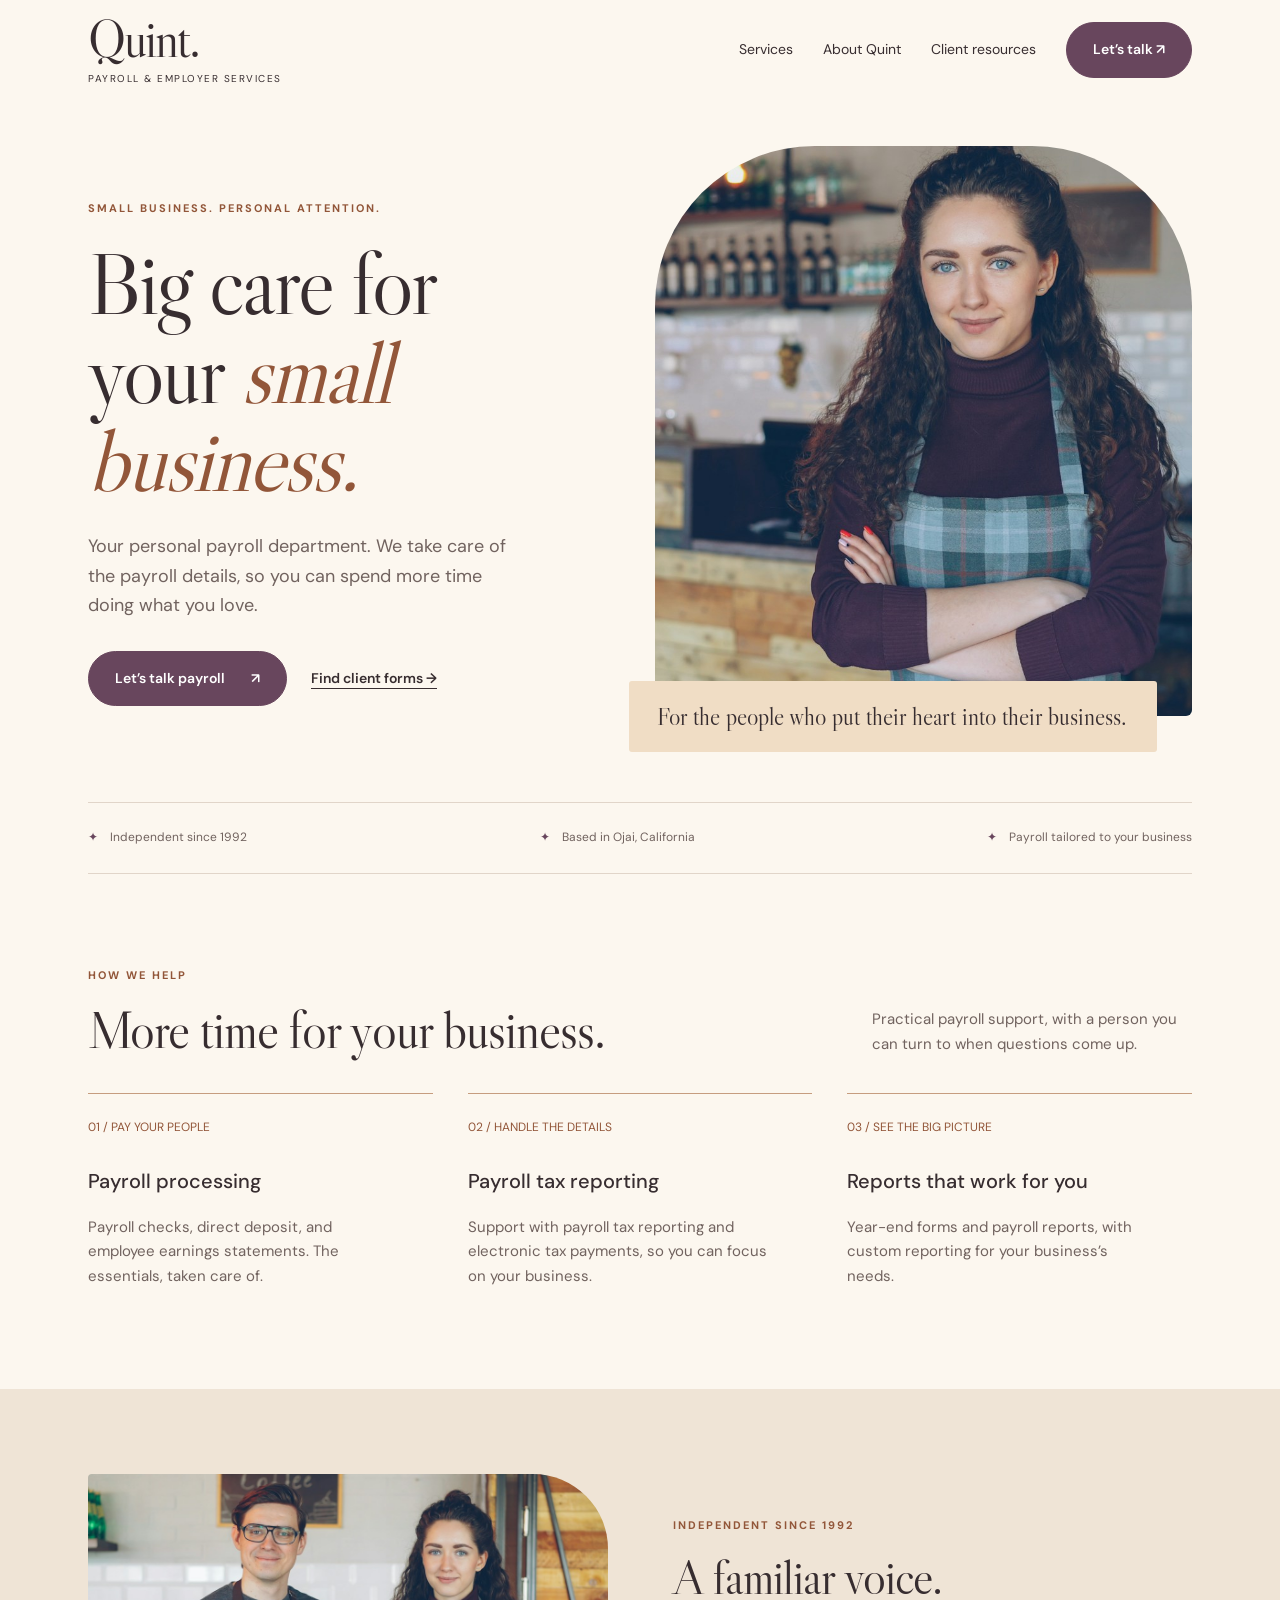
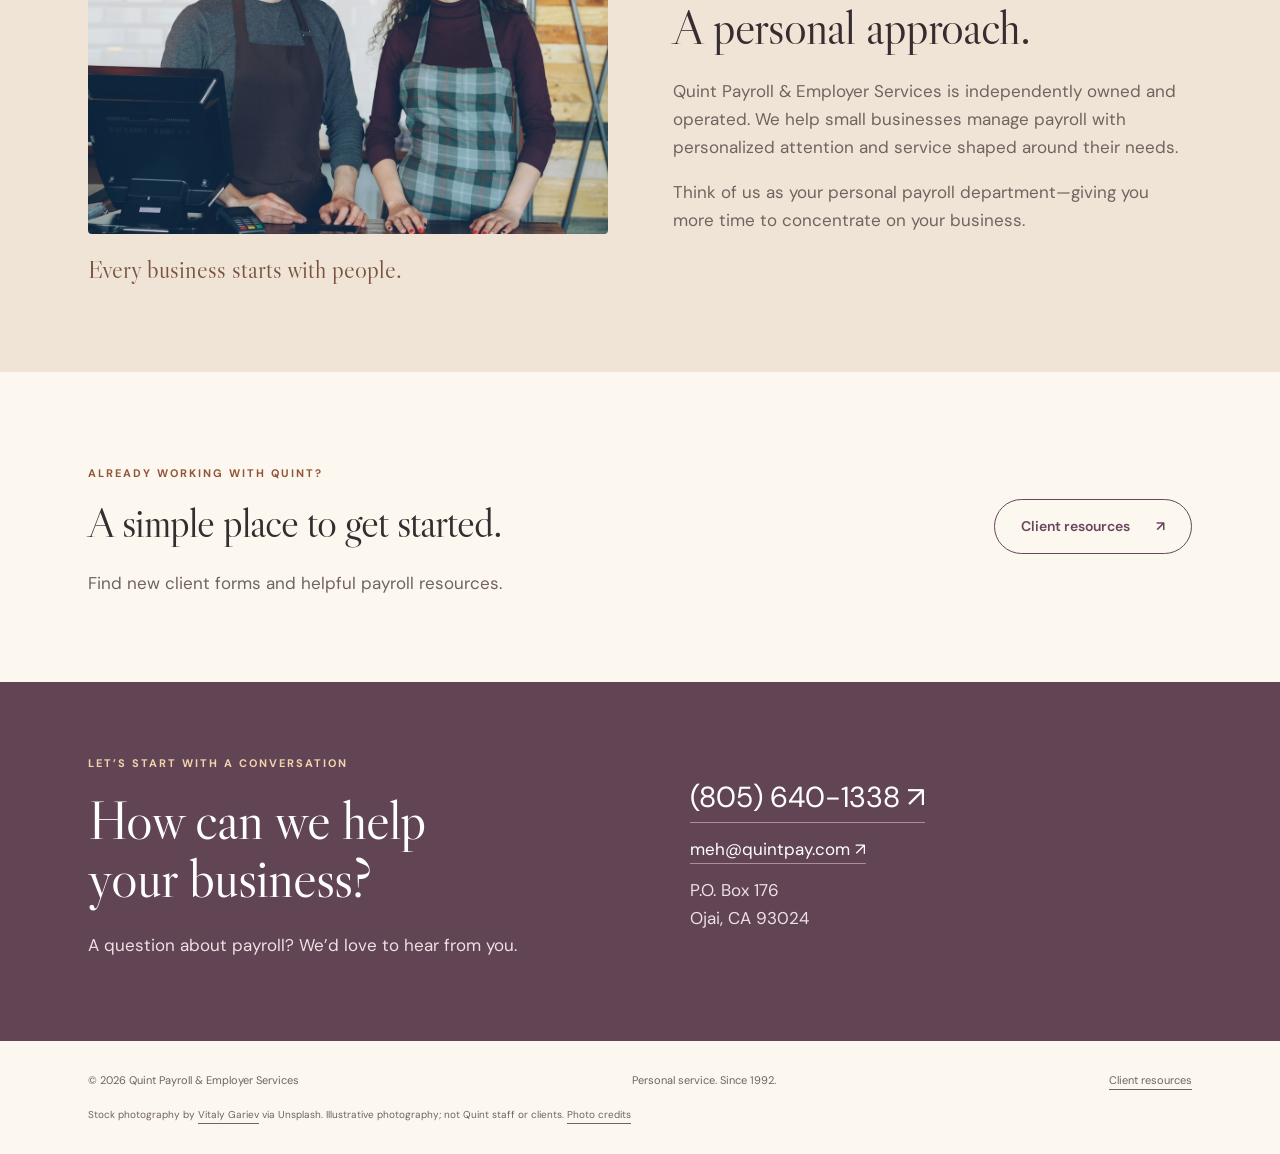
==== option-two.html @ 1a89dcbd "Add warm photographic website option" ====
<!doctype html><html lang="en"><head><meta name="robots" content="noindex, nofollow"><meta charset="utf-8"><meta name="viewport" content="width=device-width,initial-scale=1"><title>Quint Payroll | Your personal payroll department</title><meta name="description" content="Personalized payroll processing, tax reporting and direct deposit for small businesses. Independently owned and operated since 1992."><link rel="stylesheet" href="option-two.css"></head><body><a class="skip" href="#main">Skip to content</a><header><div class="wrap"><nav aria-label="Main navigation"><a class="brand" href="option-two.html" aria-label="Quint Payroll home"><strong>Quint.</strong><span>Payroll & Employer Services</span></a><div class="navlinks"><a href="#services">Services</a><a href="#about">About Quint</a><a href="resources-two.html">Client resources</a><a class="button" href="#contact">Let’s talk ↗</a></div></nav></div></header><main id="main"><div class="wrap"><section class="hero"><div><span class="eyebrow">Small business. Personal attention.</span><h1>Big care for<br>your <em>small<br>business.</em></h1><p>Your personal payroll department. We take care of the payroll details, so you can spend more time doing what you love.</p><div class="actions"><a class="button" href="#contact">Let’s talk payroll <span aria-hidden="true">↗</span></a><a class="textlink" href="resources-two.html">Find client forms →</a></div></div><figure class="hero-photo"><img src="shop-owner.jpg" width="1600" height="900" alt="Small-business owner standing in a welcoming café"><figcaption>For the people who put their heart into their business.</figcaption></figure></section><div class="trust"><span>Independent since 1992</span><span>Based in Ojai, California</span><span>Payroll tailored to your business</span></div><section class="section" id="services"><div class="sectionintro"><div><span class="eyebrow">How we help</span><h2>More time for your business.</h2></div><p>Practical payroll support, with a person you can turn to when questions come up.</p></div><div class="services"><article class="service"><span class="number">01 / PAY YOUR PEOPLE</span><h3>Payroll processing</h3><p>Payroll checks, direct deposit, and employee earnings statements. The essentials, taken care of.</p></article><article class="service"><span class="number">02 / HANDLE THE DETAILS</span><h3>Payroll tax reporting</h3><p>Support with payroll tax reporting and electronic tax payments, so you can focus on your business.</p></article><article class="service"><span class="number">03 / SEE THE BIG PICTURE</span><h3>Reports that work for you</h3><p>Year-end forms and payroll reports, with custom reporting for your business’s needs.</p></article></div></section></div><section class="personal section" id="about"><div class="wrap split"><figure class="team-photo"><img src="shop-team.jpg" width="1400" height="788" loading="lazy" alt="Two small-business partners behind their café counter"><figcaption>Every business starts with people.</figcaption></figure><div><span class="eyebrow">Independent since 1992</span><h2>A familiar voice.<br>A personal approach.</h2><p>Quint Payroll & Employer Services is independently owned and operated. We help small businesses manage payroll with personalized attention and service shaped around their needs.</p><p>Think of us as your personal payroll department—giving you more time to concentrate on your business.</p></div></div></section><section class="section"><div class="wrap resource-call"><div><span class="eyebrow">Already working with Quint?</span><h2>A simple place to get started.</h2><p>Find new client forms and helpful payroll resources.</p></div><a class="button light" href="resources-two.html">Client resources <span aria-hidden="true">↗</span></a></div></section><section class="contact" id="contact"><div class="wrap split"><div><span class="eyebrow">Let’s start with a conversation</span><h2>How can we help<br>your business?</h2><p>A question about payroll? We’d love to hear from you.</p></div><div class="contactlinks"><a href="tel:+18056401338">(805) 640-1338 ↗</a><a href="mailto:meh@quintpay.com">meh@quintpay.com ↗</a><p>P.O. Box 176<br>Ojai, CA 93024</p></div></div></section></main><footer><div class="wrap foot"><span>© 2026 Quint Payroll & Employer Services</span><span>Personal service. Since 1992.</span><a href="resources-two.html">Client resources</a></div><div class="wrap credit">Stock photography by <a href="https://unsplash.com/photos/a-smiling-woman-stands-in-her-coffee-shop-QGg-vsPYbu8" target="_blank" rel="noopener nofollow">Vitaly Gariev</a> via Unsplash. Illustrative photography; not Quint staff or clients. <a href="photo-credits.txt">Photo credits</a></div></footer></body></html>
---- option-two.css ----
@import url('https://fonts.googleapis.com/css2?family=DM+Sans:wght@400;500;600;700&family=Libre+Caslon+Display&display=swap');
:root{--ink:#30263b;--purple:#614377;--cream:#faf8f3;--muted:#6c6571;--line:#ded7e3}*{box-sizing:border-box}html{scroll-behavior:smooth;scroll-padding-top:110px}body{margin:0;background:var(--cream);color:var(--ink);font:17px/1.65 'DM Sans',sans-serif}a{color:inherit;text-underline-offset:5px}a:focus-visible,button:focus-visible{outline:3px solid #b98040;outline-offset:6px}.wrap{max-width:1200px;margin:auto;padding:0 48px}header{background:var(--cream);border-bottom:1px solid var(--line)}nav{min-height:108px;display:flex;align-items:center;justify-content:space-between;gap:30px}.brand{text-decoration:none;line-height:1;display:inline-flex;flex-direction:column}.brand strong{font:52px/.9 'Libre Caslon Display',Georgia,serif;letter-spacing:-2px}.brand span{font-size:10px;letter-spacing:1.5px;text-transform:uppercase;margin-top:12px}.navlinks{display:flex;align-items:center;gap:30px;font-size:14px}.navlinks a{text-decoration:none}.navlinks a:hover{color:var(--purple);text-decoration:underline}.button{display:inline-flex;align-items:center;justify-content:center;gap:26px;background:var(--purple);color:white;padding:15px 24px;text-decoration:none;border:1px solid var(--purple);font-size:14px;font-weight:600;border-radius:4px}.button:hover{background:#483157}.button.light{background:transparent;color:var(--purple)}.eyebrow{font-size:11px;letter-spacing:2px;text-transform:uppercase;font-weight:700;color:var(--purple)}h1,h2,h3,p{margin-top:0}h1,h2{font-family:'Libre Caslon Display',Georgia,serif;font-weight:400;line-height:1.04}h1{font-size:clamp(56px,6.5vw,86px);letter-spacing:-2px;margin:20px 0 26px}h1 em{color:var(--purple);font-weight:400}h2{font-size:52px;letter-spacing:-1px;margin:16px 0 24px}h3{font-size:20px;font-weight:500;line-height:1.35}.hero{padding:72px 0 68px;display:grid;grid-template-columns:1.08fr 1fr;gap:60px;align-items:center}.hero p{max-width:450px;color:var(--muted);font-size:18px}.actions{display:flex;gap:24px;align-items:center;margin-top:30px}.textlink{font-size:14px;font-weight:600}.art{position:relative;background:#e9e0ed;border-radius:160px 160px 8px 8px;overflow:hidden;aspect-ratio:.98;display:flex;align-items:end}.art svg{width:100%;height:100%;position:absolute;inset:0}.artnote{z-index:1;background:var(--cream);margin:26px;padding:18px 24px;max-width:250px;border-radius:4px;box-shadow:0 6px 24px #30263b10}.artnote b{font-family:'Libre Caslon Display',Georgia,serif;font-size:29px;font-weight:400;display:block}.artnote span{font-size:12px;color:var(--muted)}.trust{display:flex;justify-content:space-between;gap:24px;padding:23px 0;border-top:1px solid var(--line);border-bottom:1px solid var(--line);font-size:12px;color:var(--muted)}.trust span:before{content:'✦';color:var(--purple);margin-right:12px}.section{padding:85px 0}.sectionintro{display:flex;justify-content:space-between;align-items:end;gap:48px;margin-bottom:36px}.sectionintro h2{margin-bottom:0;max-width:520px}.sectionintro p{max-width:320px;color:var(--muted);font-size:15px;margin:0}.services{display:grid;grid-template-columns:repeat(3,1fr);gap:35px}.service{border-top:1px solid #b9a8c3;padding-top:24px}.number{font-size:12px;color:var(--purple);display:block;margin-bottom:30px}.service p{font-size:15px;color:var(--muted);max-width:300px}.personal{background:#eee8f0}.split{display:grid;grid-template-columns:1fr 1fr;gap:100px;align-items:center}.personal p{color:var(--muted)}.since{font-size:110px;font-family:'Libre Caslon Display',Georgia,serif;line-height:1.1;color:var(--purple)}.since-label{font-size:12px;text-transform:uppercase;letter-spacing:2px}.personal .rule{width:60px;height:1px;background:#aa91b7;margin:26px 0}.resource-call{display:flex;justify-content:space-between;align-items:center;gap:40px}.resource-call h2{font-size:42px}.resource-call p{margin-bottom:0;color:var(--muted)}.contact{background:#493158;color:white;padding:65px 0}.contact .eyebrow{color:#d7c8df}.contact h2{font-size:56px}.contact p{color:#e0d5e4}.contactlinks{display:flex;flex-direction:column;align-items:start;gap:12px}.contactlinks a:first-child{font-size:29px}.contactlinks a{text-decoration:none;border-bottom:1px solid #8d759a}.contactlinks a:hover{color:#ead4ab}footer{padding:30px 0;font-size:11px;color:var(--muted)}.foot{display:flex;justify-content:space-between;gap:24px}.resourcehero{padding:70px 0 35px;max-width:700px}.resourcehero h1{font-size:66px}.resourcehero p{color:var(--muted)}.formlist{border-top:1px solid var(--line)}.formrow{display:flex;justify-content:space-between;gap:30px;align-items:center;padding:25px 0;border-bottom:1px solid var(--line)}.formrow h3{margin-bottom:6px}.formrow p{font-size:14px;color:var(--muted);margin:0}.formrow a{white-space:nowrap;font-size:14px;color:var(--purple)}.notice{padding:25px 0 0;font-size:14px;max-width:750px;color:var(--muted)}.tools{display:grid;grid-template-columns:1fr 1fr;gap:50px}.tools a{font-size:21px}.tools p{font-size:14px;color:var(--muted);margin-top:10px}.skip{position:absolute;top:-100px}.skip:focus{top:0;background:white;z-index:5;padding:12px}@media(max-width:800px){.wrap{padding:0 24px}nav{min-height:105px;flex-wrap:wrap;padding:20px 0;gap:20px}.brand strong{font-size:40px}.navlinks{gap:18px;font-size:12px}.navlinks .button{padding:8px 12px;font-size:12px}.hero{grid-template-columns:1fr;gap:35px;padding:45px 0}.hero h1{max-width:550px}.art{aspect-ratio:1.25;border-radius:120px 120px 6px 6px;max-width:520px;width:100%}.trust{flex-wrap:wrap;gap:12px}.section{padding:55px 0}.sectionintro,.resource-call{display:block}.sectionintro p{margin-top:22px}.services{grid-template-columns:1fr;gap:20px}.number{margin-bottom:15px}.service p{max-width:none}.split{grid-template-columns:1fr;gap:30px}h2{font-size:42px}.since{font-size:80px}.resource-call .button{margin-top:25px}.foot{flex-direction:column;gap:6px}.tools{grid-template-columns:1fr;gap:20px}.contact h2{font-size:46px}.formrow{align-items:start}.resourcehero h1{font-size:54px}}@media(prefers-reduced-motion:reduce){html{scroll-behavior:auto}}

/* A warmer photographic direction for option two. */
:root{--ink:#372d30;--purple:#68465d;--cream:#fcf7ef;--muted:#71635f;--line:#e1d5c9}header{border-bottom:0}nav{min-height:100px}.button{border-radius:28px;padding:15px 26px}.eyebrow{color:#925639}.hero{padding:46px 0 50px;grid-template-columns:1fr 1.04fr;gap:50px}h1{font-size:clamp(56px,6.8vw,88px);line-height:1.02}h1 em{color:#925639}.hero p{max-width:420px}.hero-photo{margin:0;position:relative;padding:0 0 36px}.hero-photo img{display:block;width:100%;height:570px;object-fit:cover;object-position:62% center;border-radius:160px 160px 6px 6px}.hero-photo figcaption{position:absolute;bottom:0;left:-26px;right:35px;background:#f0ddc5;padding:20px 28px;font:24px/1.3 'Libre Caslon Display',Georgia,serif;border-radius:3px}.trust{padding:25px 0}.personal{background:#efe4d6}.team-photo{margin:0}.team-photo img{width:100%;height:360px;object-fit:cover;object-position:center;display:block;border-radius:4px 75px 4px 4px}.team-photo figcaption{font:25px/1.4 'Libre Caslon Display',Georgia,serif;margin-top:18px;color:#79533f}.personal .split{gap:65px}.personal h2{font-size:48px}.contact{background:#624555}.contact .eyebrow{color:#f3d3ac}.contact p{color:#eee0e3}.contactlinks a{border-color:#ad8d9a}.service{border-top-color:#c69d7f}.number{color:#925639}.credit{font-size:10px;padding-top:18px;color:#71635f}.resourcehero h1{color:#68465d}.formrow a{color:#68465d}a:hover{opacity:.85}@media(max-width:800px){.hero{grid-template-columns:1fr;gap:35px;padding:35px 0}.hero h1{font-size:64px}.hero-photo{max-width:530px}.hero-photo img{height:470px}.hero-photo figcaption{left:0;right:25px;font-size:23px}.personal .split{gap:30px}.team-photo img{height:auto}.personal h2{font-size:42px}.credit{padding-top:15px}.navlinks{flex-wrap:wrap;gap:15px}nav{align-items:start}.services{gap:26px}}@media(max-width:420px){.navlinks{gap:12px}.navlinks .button{padding:7px 12px}.hero h1{font-size:60px}.actions{gap:18px}.hero-photo img{height:390px}.hero-photo figcaption{font-size:21px}.button{padding:14px 21px}.contactlinks a:first-child{font-size:26px}}
@media(max-width:420px){.actions{gap:16px}.actions .button{padding:13px 17px;gap:15px;font-size:13px;white-space:nowrap}.actions .textlink{font-size:12px;white-space:nowrap}}
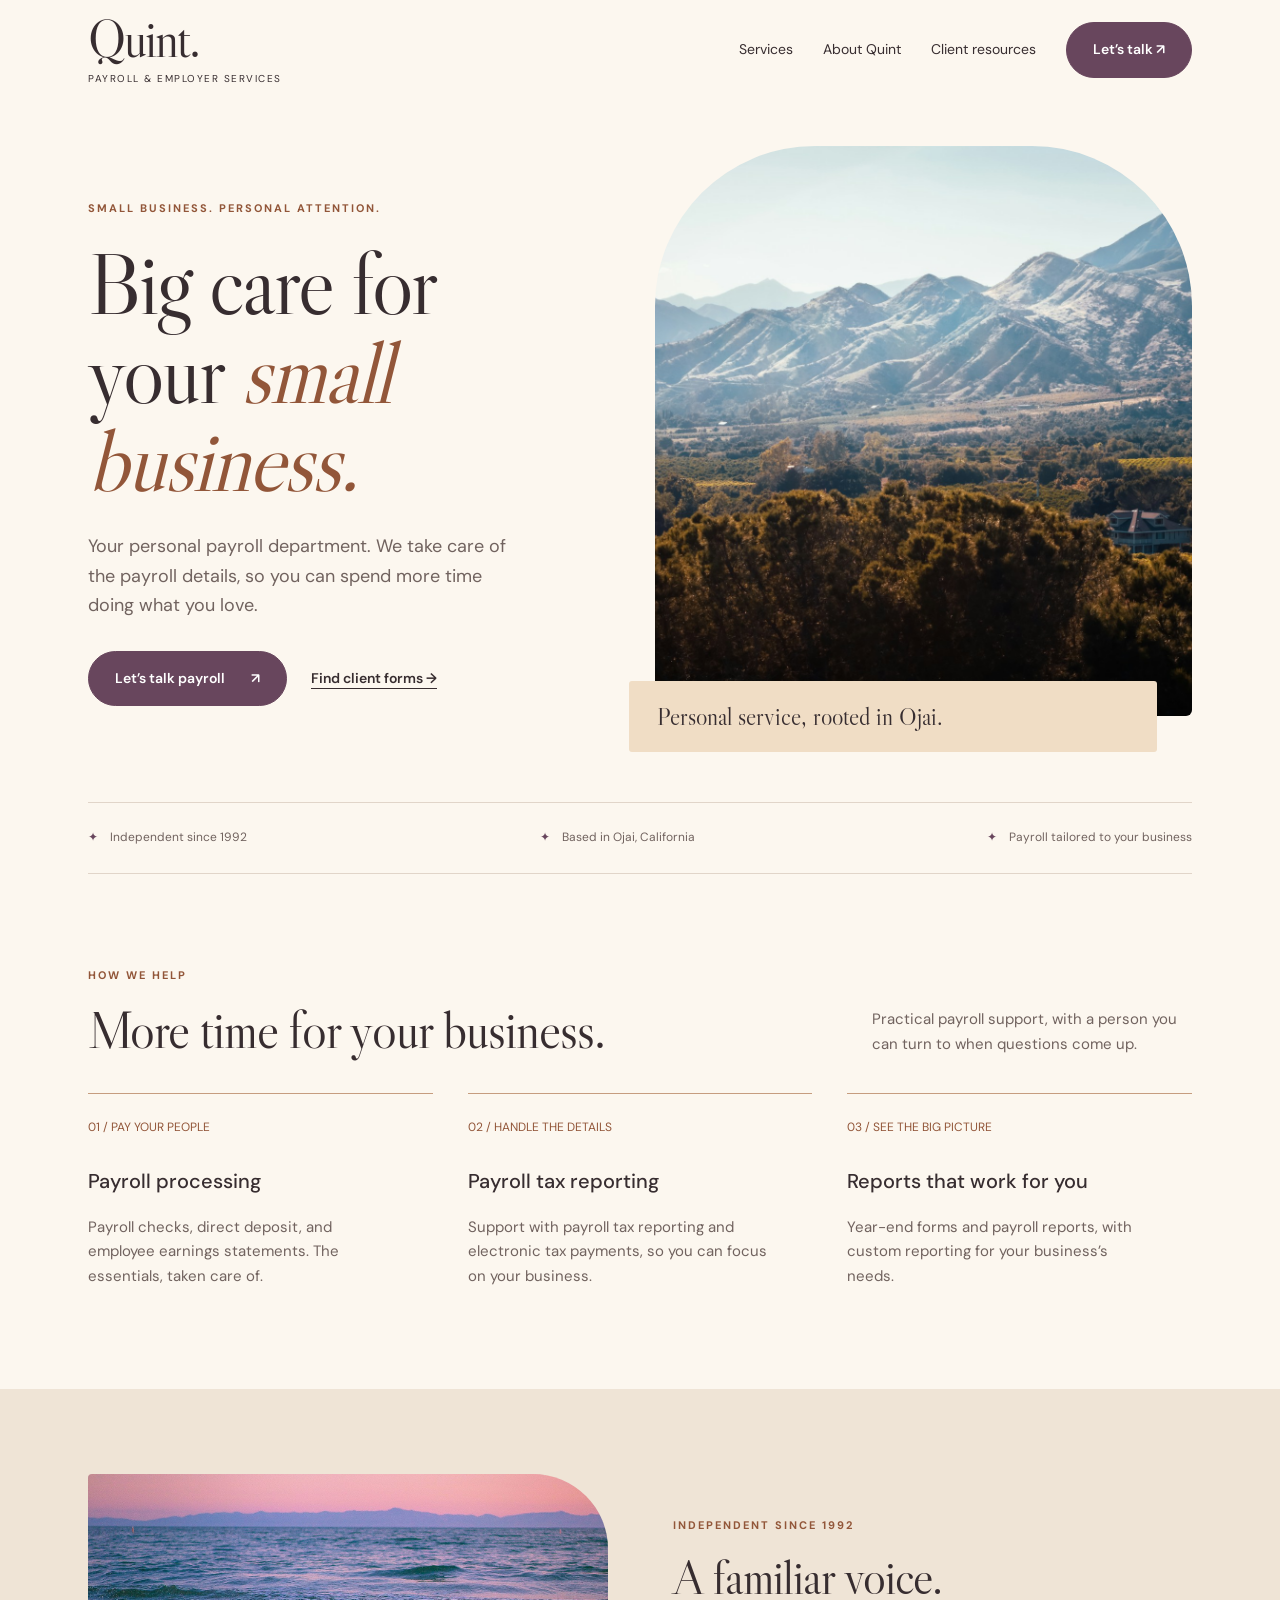
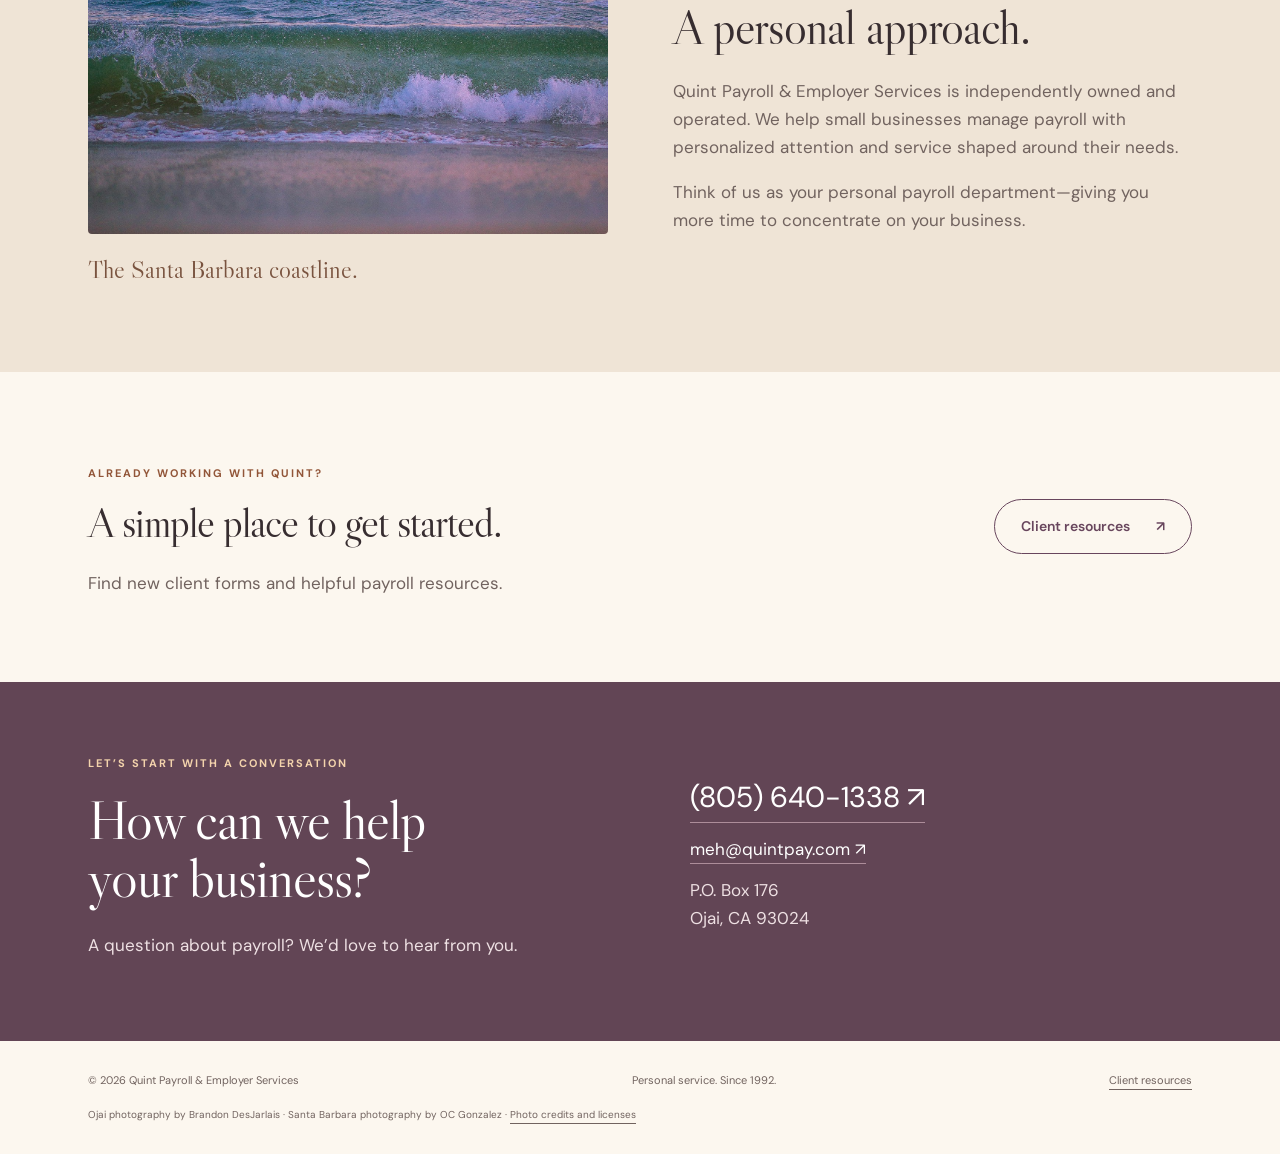
==== commit fffb05ec: "Replace portraits with Ojai and coastal scenery" ====
--- a/option-two.html
+++ b/option-two.html
@@ -1 +1 @@
-<!doctype html><html lang="en"><head><meta name="robots" content="noindex, nofollow"><meta charset="utf-8"><meta name="viewport" content="width=device-width,initial-scale=1"><title>Quint Payroll | Your personal payroll department</title><meta name="description" content="Personalized payroll processing, tax reporting and direct deposit for small businesses. Independently owned and operated since 1992."><link rel="stylesheet" href="option-two.css"></head><body><a class="skip" href="#main">Skip to content</a><header><div class="wrap"><nav aria-label="Main navigation"><a class="brand" href="option-two.html" aria-label="Quint Payroll home"><strong>Quint.</strong><span>Payroll & Employer Services</span></a><div class="navlinks"><a href="#services">Services</a><a href="#about">About Quint</a><a href="resources-two.html">Client resources</a><a class="button" href="#contact">Let’s talk ↗</a></div></nav></div></header><main id="main"><div class="wrap"><section class="hero"><div><span class="eyebrow">Small business. Personal attention.</span><h1>Big care for<br>your <em>small<br>business.</em></h1><p>Your personal payroll department. We take care of the payroll details, so you can spend more time doing what you love.</p><div class="actions"><a class="button" href="#contact">Let’s talk payroll <span aria-hidden="true">↗</span></a><a class="textlink" href="resources-two.html">Find client forms →</a></div></div><figure class="hero-photo"><img src="shop-owner.jpg" width="1600" height="900" alt="Small-business owner standing in a welcoming café"><figcaption>For the people who put their heart into their business.</figcaption></figure></section><div class="trust"><span>Independent since 1992</span><span>Based in Ojai, California</span><span>Payroll tailored to your business</span></div><section class="section" id="services"><div class="sectionintro"><div><span class="eyebrow">How we help</span><h2>More time for your business.</h2></div><p>Practical payroll support, with a person you can turn to when questions come up.</p></div><div class="services"><article class="service"><span class="number">01 / PAY YOUR PEOPLE</span><h3>Payroll processing</h3><p>Payroll checks, direct deposit, and employee earnings statements. The essentials, taken care of.</p></article><article class="service"><span class="number">02 / HANDLE THE DETAILS</span><h3>Payroll tax reporting</h3><p>Support with payroll tax reporting and electronic tax payments, so you can focus on your business.</p></article><article class="service"><span class="number">03 / SEE THE BIG PICTURE</span><h3>Reports that work for you</h3><p>Year-end forms and payroll reports, with custom reporting for your business’s needs.</p></article></div></section></div><section class="personal section" id="about"><div class="wrap split"><figure class="team-photo"><img src="shop-team.jpg" width="1400" height="788" loading="lazy" alt="Two small-business partners behind their café counter"><figcaption>Every business starts with people.</figcaption></figure><div><span class="eyebrow">Independent since 1992</span><h2>A familiar voice.<br>A personal approach.</h2><p>Quint Payroll & Employer Services is independently owned and operated. We help small businesses manage payroll with personalized attention and service shaped around their needs.</p><p>Think of us as your personal payroll department—giving you more time to concentrate on your business.</p></div></div></section><section class="section"><div class="wrap resource-call"><div><span class="eyebrow">Already working with Quint?</span><h2>A simple place to get started.</h2><p>Find new client forms and helpful payroll resources.</p></div><a class="button light" href="resources-two.html">Client resources <span aria-hidden="true">↗</span></a></div></section><section class="contact" id="contact"><div class="wrap split"><div><span class="eyebrow">Let’s start with a conversation</span><h2>How can we help<br>your business?</h2><p>A question about payroll? We’d love to hear from you.</p></div><div class="contactlinks"><a href="tel:+18056401338">(805) 640-1338 ↗</a><a href="mailto:meh@quintpay.com">meh@quintpay.com ↗</a><p>P.O. Box 176<br>Ojai, CA 93024</p></div></div></section></main><footer><div class="wrap foot"><span>© 2026 Quint Payroll & Employer Services</span><span>Personal service. Since 1992.</span><a href="resources-two.html">Client resources</a></div><div class="wrap credit">Stock photography by <a href="https://unsplash.com/photos/a-smiling-woman-stands-in-her-coffee-shop-QGg-vsPYbu8" target="_blank" rel="noopener nofollow">Vitaly Gariev</a> via Unsplash. Illustrative photography; not Quint staff or clients. <a href="photo-credits.txt">Photo credits</a></div></footer></body></html>
+<!doctype html><html lang="en"><head><meta name="robots" content="noindex, nofollow"><meta charset="utf-8"><meta name="viewport" content="width=device-width,initial-scale=1"><title>Quint Payroll | Your personal payroll department</title><meta name="description" content="Personalized payroll processing, tax reporting and direct deposit for small businesses. Independently owned and operated since 1992."><link rel="stylesheet" href="option-two.css"></head><body><a class="skip" href="#main">Skip to content</a><header><div class="wrap"><nav aria-label="Main navigation"><a class="brand" href="option-two.html" aria-label="Quint Payroll home"><strong>Quint.</strong><span>Payroll & Employer Services</span></a><div class="navlinks"><a href="#services">Services</a><a href="#about">About Quint</a><a href="resources-two.html">Client resources</a><a class="button" href="#contact">Let’s talk ↗</a></div></nav></div></header><main id="main"><div class="wrap"><section class="hero"><div><span class="eyebrow">Small business. Personal attention.</span><h1>Big care for<br>your <em>small<br>business.</em></h1><p>Your personal payroll department. We take care of the payroll details, so you can spend more time doing what you love.</p><div class="actions"><a class="button" href="#contact">Let’s talk payroll <span aria-hidden="true">↗</span></a><a class="textlink" href="resources-two.html">Find client forms →</a></div></div><figure class="hero-photo"><img src="ojai-valley.jpg" width="1600" height="1198" alt="Mountains and orchards in Ojai Valley, California"><figcaption>Personal service, rooted in Ojai.</figcaption></figure></section><div class="trust"><span>Independent since 1992</span><span>Based in Ojai, California</span><span>Payroll tailored to your business</span></div><section class="section" id="services"><div class="sectionintro"><div><span class="eyebrow">How we help</span><h2>More time for your business.</h2></div><p>Practical payroll support, with a person you can turn to when questions come up.</p></div><div class="services"><article class="service"><span class="number">01 / PAY YOUR PEOPLE</span><h3>Payroll processing</h3><p>Payroll checks, direct deposit, and employee earnings statements. The essentials, taken care of.</p></article><article class="service"><span class="number">02 / HANDLE THE DETAILS</span><h3>Payroll tax reporting</h3><p>Support with payroll tax reporting and electronic tax payments, so you can focus on your business.</p></article><article class="service"><span class="number">03 / SEE THE BIG PICTURE</span><h3>Reports that work for you</h3><p>Year-end forms and payroll reports, with custom reporting for your business’s needs.</p></article></div></section></div><section class="personal section" id="about"><div class="wrap split"><figure class="team-photo"><img src="santa-barbara-coast.jpg" width="1400" height="2100" loading="lazy" alt="Waves along the Santa Barbara coastline at sunset"><figcaption>The Santa Barbara coastline.</figcaption></figure><div><span class="eyebrow">Independent since 1992</span><h2>A familiar voice.<br>A personal approach.</h2><p>Quint Payroll & Employer Services is independently owned and operated. We help small businesses manage payroll with personalized attention and service shaped around their needs.</p><p>Think of us as your personal payroll department—giving you more time to concentrate on your business.</p></div></div></section><section class="section"><div class="wrap resource-call"><div><span class="eyebrow">Already working with Quint?</span><h2>A simple place to get started.</h2><p>Find new client forms and helpful payroll resources.</p></div><a class="button light" href="resources-two.html">Client resources <span aria-hidden="true">↗</span></a></div></section><section class="contact" id="contact"><div class="wrap split"><div><span class="eyebrow">Let’s start with a conversation</span><h2>How can we help<br>your business?</h2><p>A question about payroll? We’d love to hear from you.</p></div><div class="contactlinks"><a href="tel:+18056401338">(805) 640-1338 ↗</a><a href="mailto:meh@quintpay.com">meh@quintpay.com ↗</a><p>P.O. Box 176<br>Ojai, CA 93024</p></div></div></section></main><footer><div class="wrap foot"><span>© 2026 Quint Payroll & Employer Services</span><span>Personal service. Since 1992.</span><a href="resources-two.html">Client resources</a></div><div class="wrap credit">Ojai photography by Brandon DesJarlais · Santa Barbara photography by OC Gonzalez · <a href="photo-credits.txt">Photo credits and licenses</a></div></footer></body></html>
--- a/option-two.css
+++ b/option-two.css
@@ -4,3 +4,5 @@
 /* A warmer photographic direction for option two. */
 :root{--ink:#372d30;--purple:#68465d;--cream:#fcf7ef;--muted:#71635f;--line:#e1d5c9}header{border-bottom:0}nav{min-height:100px}.button{border-radius:28px;padding:15px 26px}.eyebrow{color:#925639}.hero{padding:46px 0 50px;grid-template-columns:1fr 1.04fr;gap:50px}h1{font-size:clamp(56px,6.8vw,88px);line-height:1.02}h1 em{color:#925639}.hero p{max-width:420px}.hero-photo{margin:0;position:relative;padding:0 0 36px}.hero-photo img{display:block;width:100%;height:570px;object-fit:cover;object-position:62% center;border-radius:160px 160px 6px 6px}.hero-photo figcaption{position:absolute;bottom:0;left:-26px;right:35px;background:#f0ddc5;padding:20px 28px;font:24px/1.3 'Libre Caslon Display',Georgia,serif;border-radius:3px}.trust{padding:25px 0}.personal{background:#efe4d6}.team-photo{margin:0}.team-photo img{width:100%;height:360px;object-fit:cover;object-position:center;display:block;border-radius:4px 75px 4px 4px}.team-photo figcaption{font:25px/1.4 'Libre Caslon Display',Georgia,serif;margin-top:18px;color:#79533f}.personal .split{gap:65px}.personal h2{font-size:48px}.contact{background:#624555}.contact .eyebrow{color:#f3d3ac}.contact p{color:#eee0e3}.contactlinks a{border-color:#ad8d9a}.service{border-top-color:#c69d7f}.number{color:#925639}.credit{font-size:10px;padding-top:18px;color:#71635f}.resourcehero h1{color:#68465d}.formrow a{color:#68465d}a:hover{opacity:.85}@media(max-width:800px){.hero{grid-template-columns:1fr;gap:35px;padding:35px 0}.hero h1{font-size:64px}.hero-photo{max-width:530px}.hero-photo img{height:470px}.hero-photo figcaption{left:0;right:25px;font-size:23px}.personal .split{gap:30px}.team-photo img{height:auto}.personal h2{font-size:42px}.credit{padding-top:15px}.navlinks{flex-wrap:wrap;gap:15px}nav{align-items:start}.services{gap:26px}}@media(max-width:420px){.navlinks{gap:12px}.navlinks .button{padding:7px 12px}.hero h1{font-size:60px}.actions{gap:18px}.hero-photo img{height:390px}.hero-photo figcaption{font-size:21px}.button{padding:14px 21px}.contactlinks a:first-child{font-size:26px}}
 @media(max-width:420px){.actions{gap:16px}.actions .button{padding:13px 17px;gap:15px;font-size:13px;white-space:nowrap}.actions .textlink{font-size:12px;white-space:nowrap}}
+
+.hero-photo img{object-position:50% center}.team-photo img{object-position:center 42%}
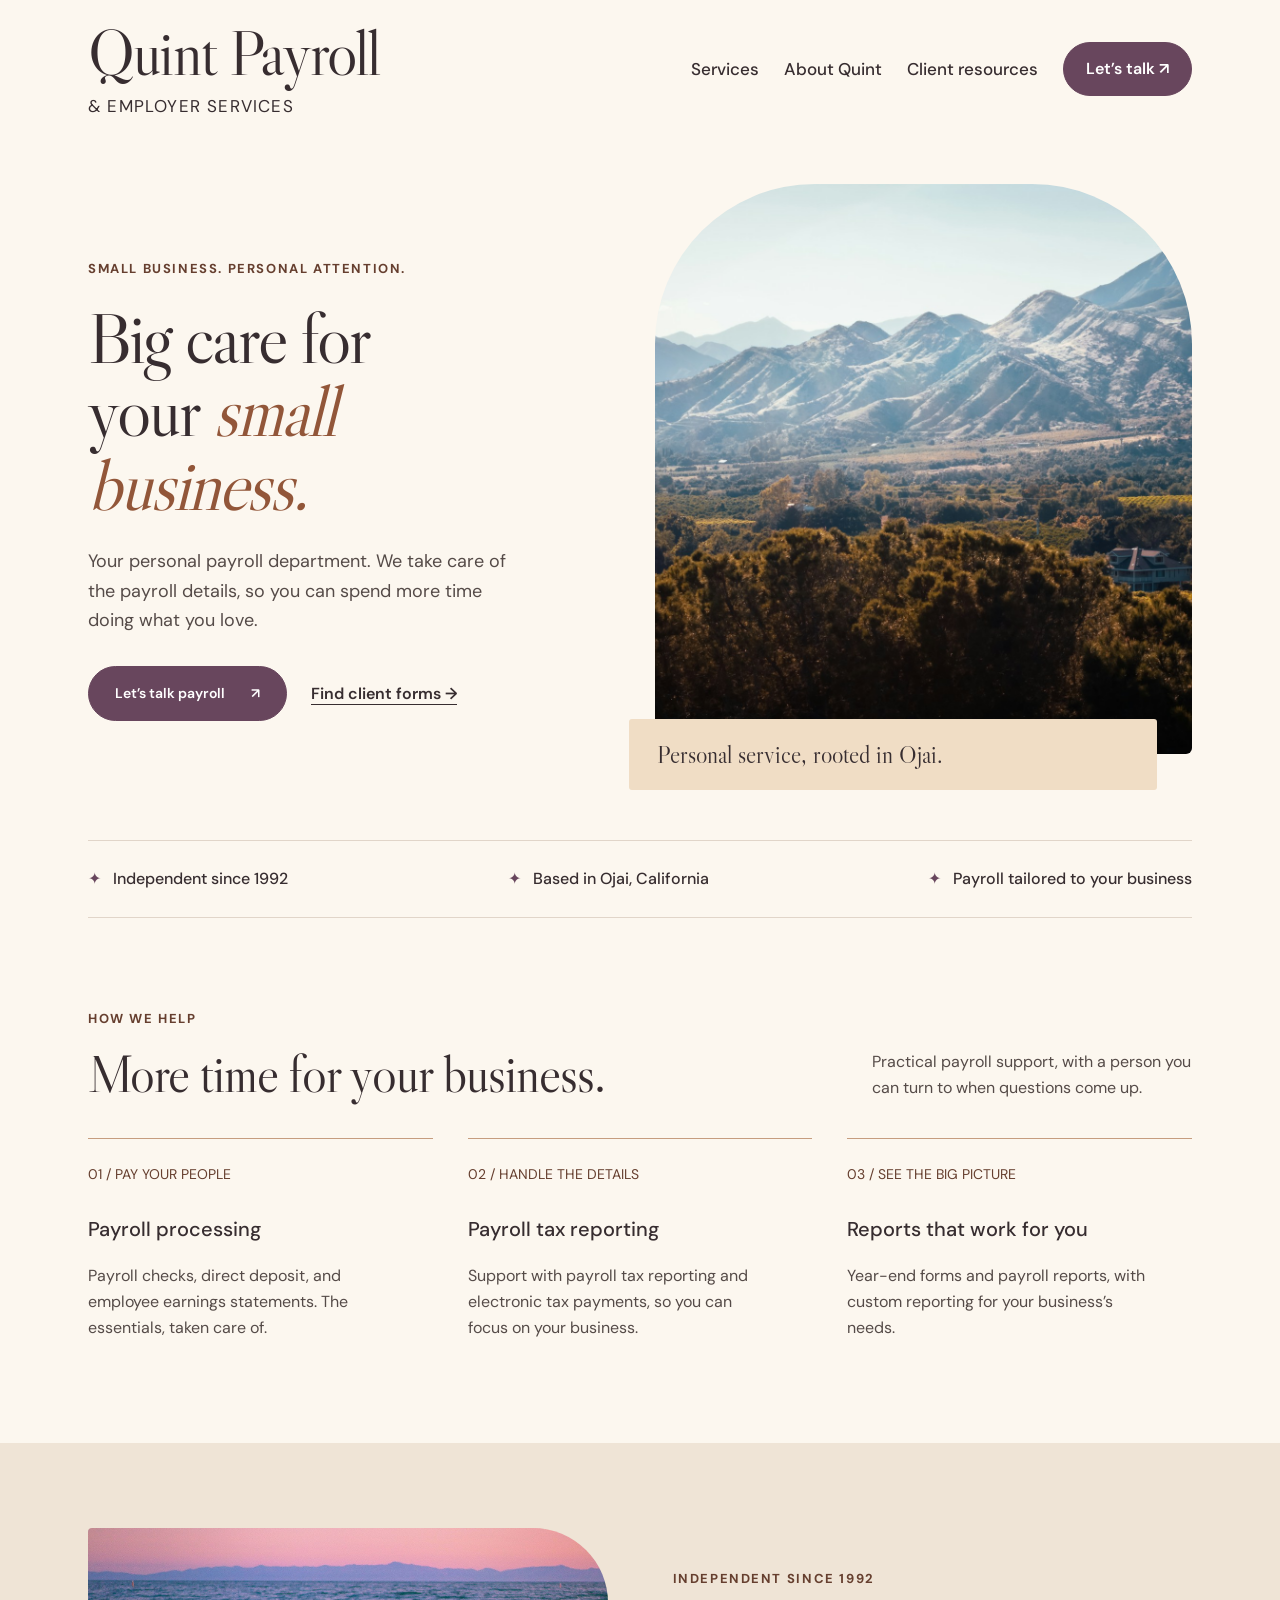
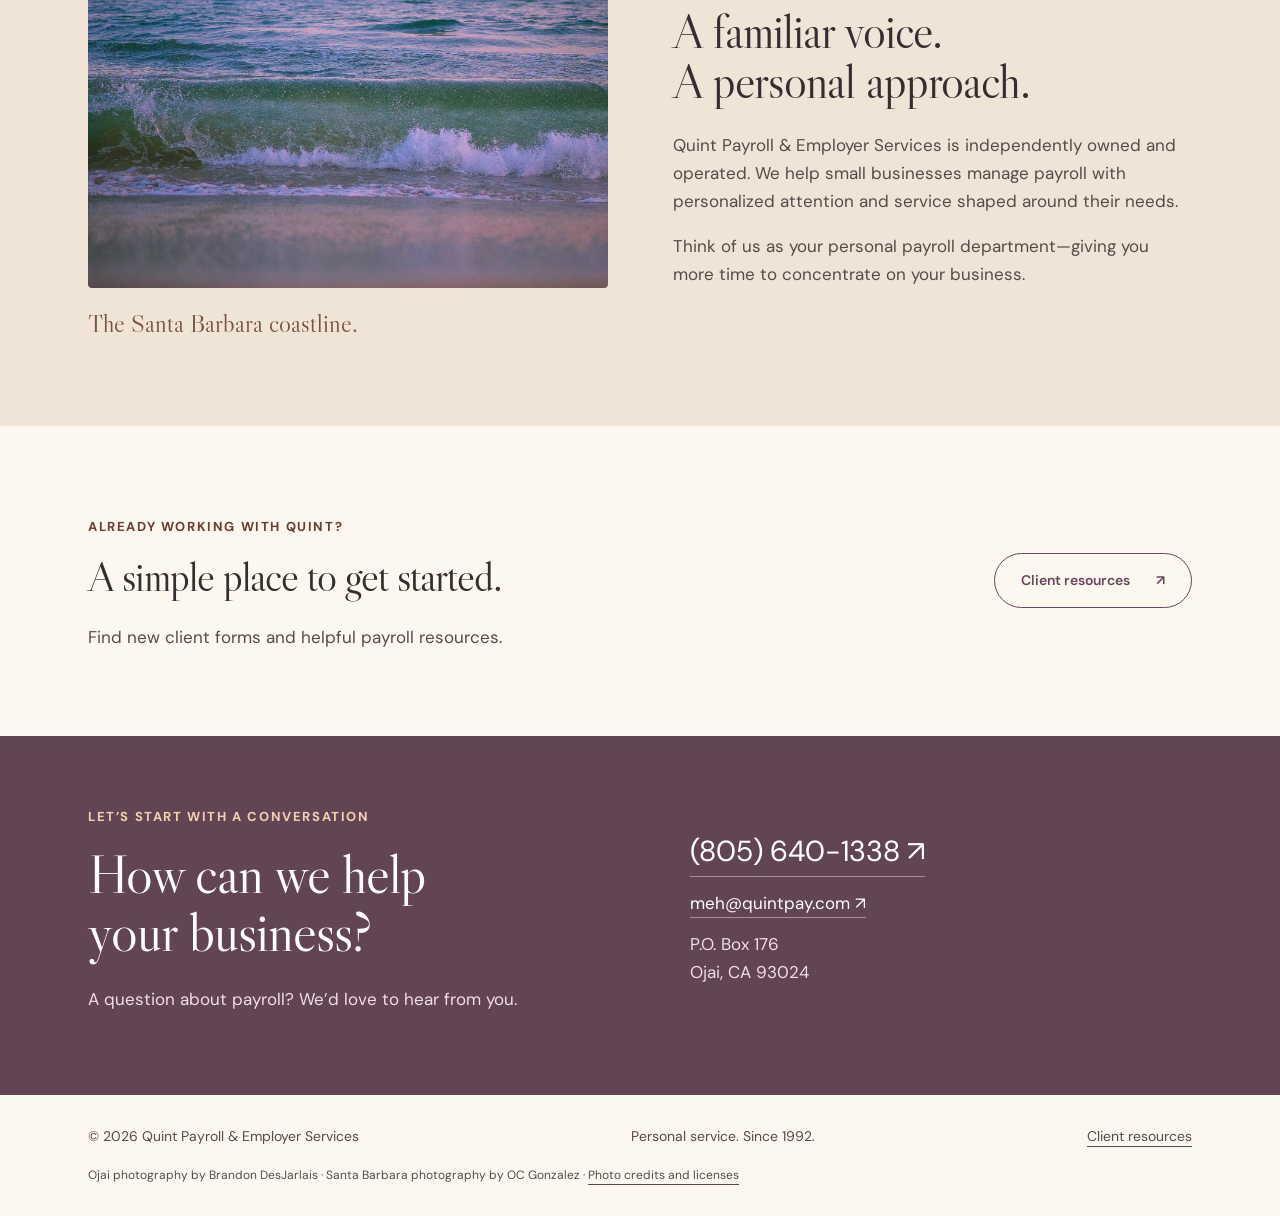
==== commit ea96d881: "Present Quint Payroll branding prominently on homepage" ====
--- a/option-two.html
+++ b/option-two.html
@@ -1 +1 @@
-<!doctype html><html lang="en"><head><meta name="robots" content="noindex, nofollow"><meta charset="utf-8"><meta name="viewport" content="width=device-width,initial-scale=1"><title>Quint Payroll | Your personal payroll department</title><meta name="description" content="Personalized payroll processing, tax reporting and direct deposit for small businesses. Independently owned and operated since 1992."><link rel="stylesheet" href="option-two.css"></head><body><a class="skip" href="#main">Skip to content</a><header><div class="wrap"><nav aria-label="Main navigation"><a class="brand" href="option-two.html" aria-label="Quint Payroll home"><strong>Quint.</strong><span>Payroll & Employer Services</span></a><div class="navlinks"><a href="#services">Services</a><a href="#about">About Quint</a><a href="resources-two.html">Client resources</a><a class="button" href="#contact">Let’s talk ↗</a></div></nav></div></header><main id="main"><div class="wrap"><section class="hero"><div><span class="eyebrow">Small business. Personal attention.</span><h1>Big care for<br>your <em>small<br>business.</em></h1><p>Your personal payroll department. We take care of the payroll details, so you can spend more time doing what you love.</p><div class="actions"><a class="button" href="#contact">Let’s talk payroll <span aria-hidden="true">↗</span></a><a class="textlink" href="resources-two.html">Find client forms →</a></div></div><figure class="hero-photo"><img src="ojai-valley.jpg" width="1600" height="1198" alt="Mountains and orchards in Ojai Valley, California"><figcaption>Personal service, rooted in Ojai.</figcaption></figure></section><div class="trust"><span>Independent since 1992</span><span>Based in Ojai, California</span><span>Payroll tailored to your business</span></div><section class="section" id="services"><div class="sectionintro"><div><span class="eyebrow">How we help</span><h2>More time for your business.</h2></div><p>Practical payroll support, with a person you can turn to when questions come up.</p></div><div class="services"><article class="service"><span class="number">01 / PAY YOUR PEOPLE</span><h3>Payroll processing</h3><p>Payroll checks, direct deposit, and employee earnings statements. The essentials, taken care of.</p></article><article class="service"><span class="number">02 / HANDLE THE DETAILS</span><h3>Payroll tax reporting</h3><p>Support with payroll tax reporting and electronic tax payments, so you can focus on your business.</p></article><article class="service"><span class="number">03 / SEE THE BIG PICTURE</span><h3>Reports that work for you</h3><p>Year-end forms and payroll reports, with custom reporting for your business’s needs.</p></article></div></section></div><section class="personal section" id="about"><div class="wrap split"><figure class="team-photo"><img src="santa-barbara-coast.jpg" width="1400" height="2100" loading="lazy" alt="Waves along the Santa Barbara coastline at sunset"><figcaption>The Santa Barbara coastline.</figcaption></figure><div><span class="eyebrow">Independent since 1992</span><h2>A familiar voice.<br>A personal approach.</h2><p>Quint Payroll & Employer Services is independently owned and operated. We help small businesses manage payroll with personalized attention and service shaped around their needs.</p><p>Think of us as your personal payroll department—giving you more time to concentrate on your business.</p></div></div></section><section class="section"><div class="wrap resource-call"><div><span class="eyebrow">Already working with Quint?</span><h2>A simple place to get started.</h2><p>Find new client forms and helpful payroll resources.</p></div><a class="button light" href="resources-two.html">Client resources <span aria-hidden="true">↗</span></a></div></section><section class="contact" id="contact"><div class="wrap split"><div><span class="eyebrow">Let’s start with a conversation</span><h2>How can we help<br>your business?</h2><p>A question about payroll? We’d love to hear from you.</p></div><div class="contactlinks"><a href="tel:+18056401338">(805) 640-1338 ↗</a><a href="mailto:meh@quintpay.com">meh@quintpay.com ↗</a><p>P.O. Box 176<br>Ojai, CA 93024</p></div></div></section></main><footer><div class="wrap foot"><span>© 2026 Quint Payroll & Employer Services</span><span>Personal service. Since 1992.</span><a href="resources-two.html">Client resources</a></div><div class="wrap credit">Ojai photography by Brandon DesJarlais · Santa Barbara photography by OC Gonzalez · <a href="photo-credits.txt">Photo credits and licenses</a></div></footer></body></html>
+<!doctype html><html lang="en"><head><meta name="robots" content="noindex, nofollow"><meta charset="utf-8"><meta name="viewport" content="width=device-width,initial-scale=1"><title>Quint Payroll | Your personal payroll department</title><meta name="description" content="Personalized payroll processing, tax reporting and direct deposit for small businesses. Independently owned and operated since 1992."><link rel="stylesheet" href="option-two.css?v=20261023"></head><body><a class="skip" href="#main">Skip to content</a><header><div class="wrap"><nav aria-label="Main navigation"><a class="brand" href="option-two.html" aria-label="Quint Payroll home"><strong>Quint Payroll</strong><span>&amp; Employer Services</span></a><div class="navlinks"><a href="#services">Services</a><a href="#about">About Quint</a><a href="resources-two.html">Client resources</a><a class="button" href="#contact">Let’s talk ↗</a></div></nav></div></header><main id="main"><div class="wrap"><section class="hero"><div><span class="eyebrow">Small business. Personal attention.</span><h1>Big care for<br>your <em>small<br>business.</em></h1><p>Your personal payroll department. We take care of the payroll details, so you can spend more time doing what you love.</p><div class="actions"><a class="button" href="#contact">Let’s talk payroll <span aria-hidden="true">↗</span></a><a class="textlink" href="resources-two.html">Find client forms →</a></div></div><figure class="hero-photo"><img src="ojai-valley.jpg" width="1600" height="1198" alt="Mountains and orchards in Ojai Valley, California"><figcaption>Personal service, rooted in Ojai.</figcaption></figure></section><div class="trust"><span>Independent since 1992</span><span>Based in Ojai, California</span><span>Payroll tailored to your business</span></div><section class="section" id="services"><div class="sectionintro"><div><span class="eyebrow">How we help</span><h2>More time for your business.</h2></div><p>Practical payroll support, with a person you can turn to when questions come up.</p></div><div class="services"><article class="service"><span class="number">01 / PAY YOUR PEOPLE</span><h3>Payroll processing</h3><p>Payroll checks, direct deposit, and employee earnings statements. The essentials, taken care of.</p></article><article class="service"><span class="number">02 / HANDLE THE DETAILS</span><h3>Payroll tax reporting</h3><p>Support with payroll tax reporting and electronic tax payments, so you can focus on your business.</p></article><article class="service"><span class="number">03 / SEE THE BIG PICTURE</span><h3>Reports that work for you</h3><p>Year-end forms and payroll reports, with custom reporting for your business’s needs.</p></article></div></section></div><section class="personal section" id="about"><div class="wrap split"><figure class="team-photo"><img src="santa-barbara-coast.jpg" width="1400" height="2100" loading="lazy" alt="Waves along the Santa Barbara coastline at sunset"><figcaption>The Santa Barbara coastline.</figcaption></figure><div><span class="eyebrow">Independent since 1992</span><h2>A familiar voice.<br>A personal approach.</h2><p>Quint Payroll & Employer Services is independently owned and operated. We help small businesses manage payroll with personalized attention and service shaped around their needs.</p><p>Think of us as your personal payroll department—giving you more time to concentrate on your business.</p></div></div></section><section class="section"><div class="wrap resource-call"><div><span class="eyebrow">Already working with Quint?</span><h2>A simple place to get started.</h2><p>Find new client forms and helpful payroll resources.</p></div><a class="button light" href="resources-two.html">Client resources <span aria-hidden="true">↗</span></a></div></section><section class="contact" id="contact"><div class="wrap split"><div><span class="eyebrow">Let’s start with a conversation</span><h2>How can we help<br>your business?</h2><p>A question about payroll? We’d love to hear from you.</p></div><div class="contactlinks"><a href="tel:+18056401338">(805) 640-1338 ↗</a><a href="mailto:meh@quintpay.com">meh@quintpay.com ↗</a><p>P.O. Box 176<br>Ojai, CA 93024</p></div></div></section></main><footer><div class="wrap foot"><span>© 2026 Quint Payroll & Employer Services</span><span>Personal service. Since 1992.</span><a href="resources-two.html">Client resources</a></div><div class="wrap credit">Ojai photography by Brandon DesJarlais · Santa Barbara photography by OC Gonzalez · <a href="photo-credits.txt">Photo credits and licenses</a></div></footer></body></html>
--- a/option-two.css
+++ b/option-two.css
@@ -6,3 +6,37 @@
 @media(max-width:420px){.actions{gap:16px}.actions .button{padding:13px 17px;gap:15px;font-size:13px;white-space:nowrap}.actions .textlink{font-size:12px;white-space:nowrap}}
 
 .hero-photo img{object-position:50% center}.team-photo img{object-position:center 42%}
+
+/* Approved branding and readability refinements. */
+:root{--muted:#554b48}
+nav{min-height:138px;gap:32px}
+.brand{flex-shrink:0}
+.brand strong{font-size:64px;line-height:1;letter-spacing:-1.8px;white-space:nowrap}
+.brand span{font-size:17px;line-height:1.35;letter-spacing:1.2px;margin-top:10px;color:var(--ink)}
+.navlinks{font-size:17px;gap:25px;font-weight:500}
+.navlinks .button{font-size:16px;padding:13px 22px}
+.hero h1{font-size:clamp(52px,5.8vw,72px)}
+.eyebrow{font-size:13px;letter-spacing:1.6px;color:#663f2f}
+.trust{font-size:16px;font-weight:500;color:var(--ink);gap:24px}
+.number{font-size:14px;color:#663f2f}
+.sectionintro p,.service p{font-size:16px}
+.textlink{font-size:16px}
+footer{font-size:14px}.credit{font-size:12px;color:var(--muted)}
+@media(max-width:1050px){
+ nav{flex-wrap:wrap;padding:24px 0;gap:25px}
+ .brand strong{font-size:58px}
+ .navlinks{width:100%;justify-content:space-between;flex-wrap:wrap}
+}
+@media(max-width:600px){
+ nav{padding:24px 0;gap:24px}
+ .brand strong{font-size:49px;letter-spacing:-1.5px}
+ .brand span{font-size:16px;letter-spacing:1px}
+ .navlinks{display:grid;grid-template-columns:1fr 1fr;gap:12px 20px;font-size:16px;align-items:center}
+ .navlinks .button{font-size:15px;padding:10px 18px;justify-self:start;white-space:nowrap}
+ .hero h1{font-size:52px}
+ .hero{padding-top:25px}
+ .trust{gap:14px;font-size:16px}
+ .eyebrow{font-size:13px;letter-spacing:1.2px}
+ .actions{flex-wrap:wrap;gap:16px}
+ .actions .textlink{font-size:14px}
+}
